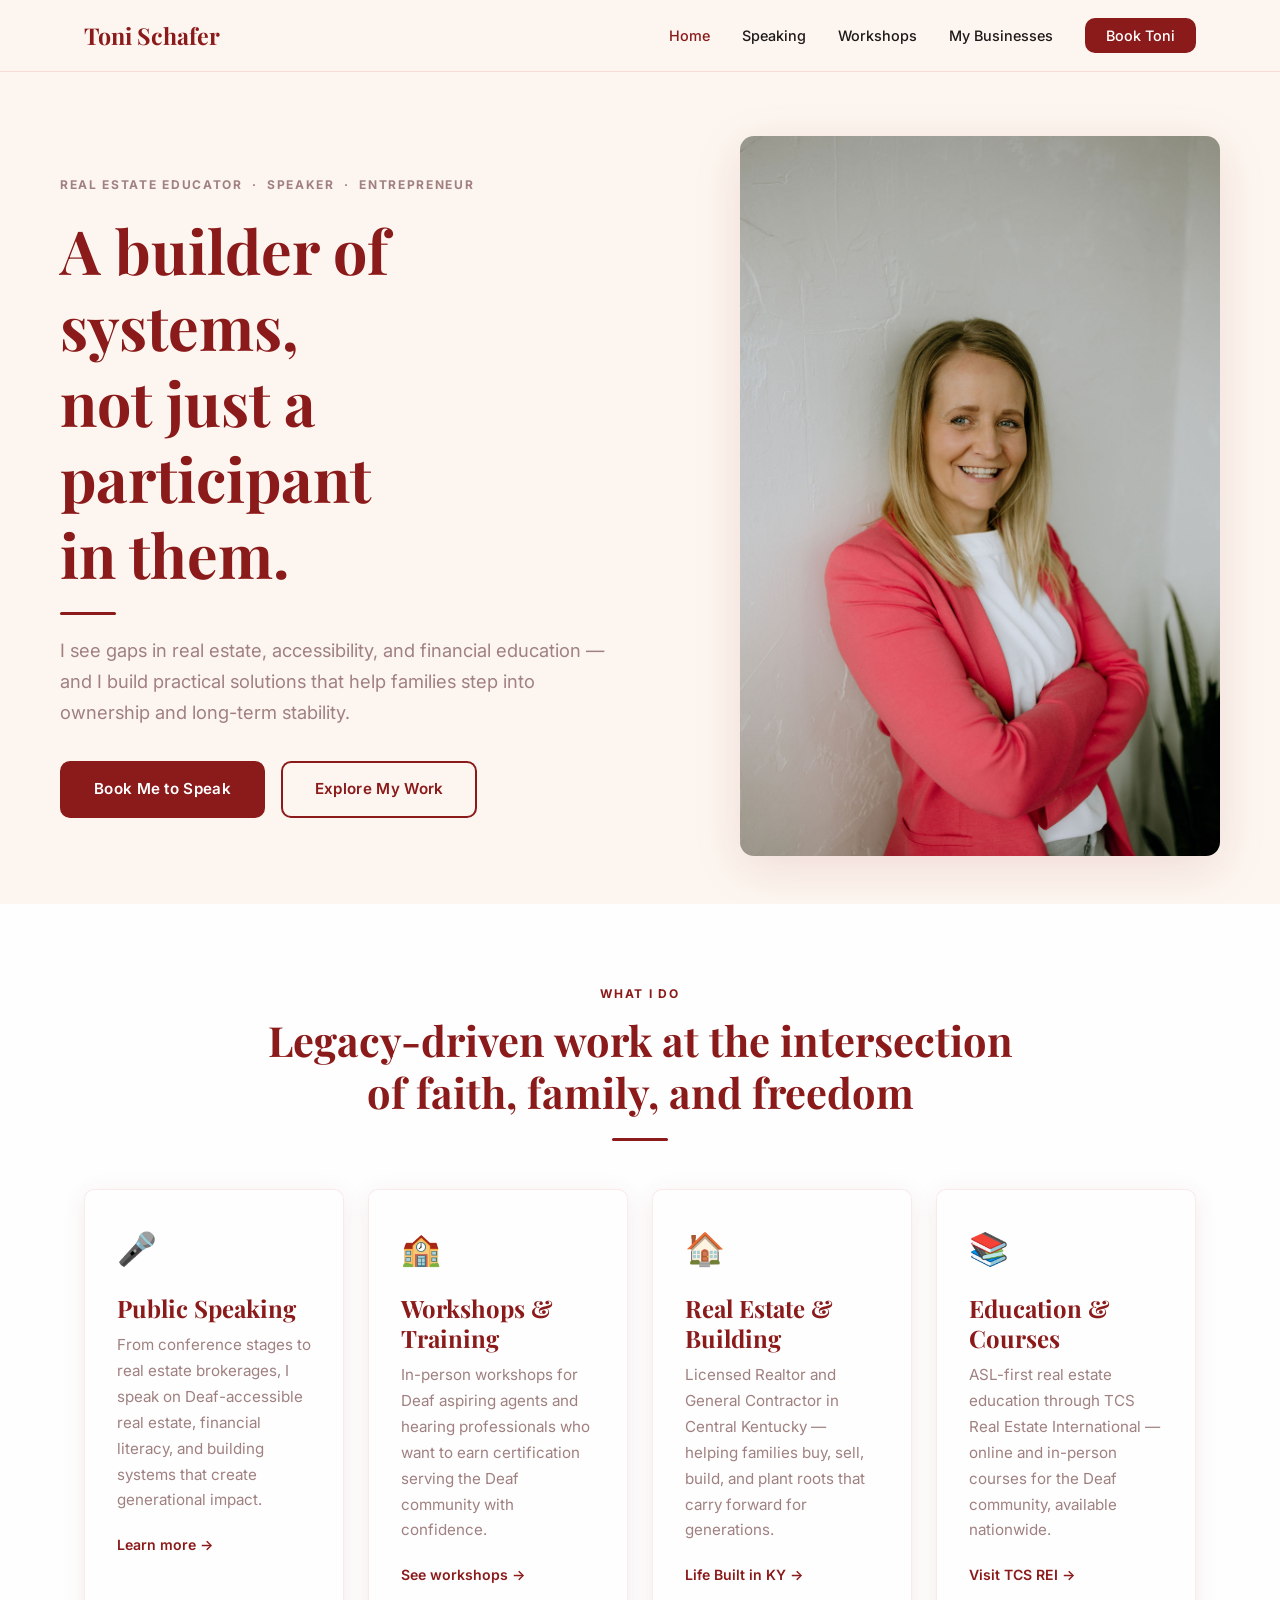
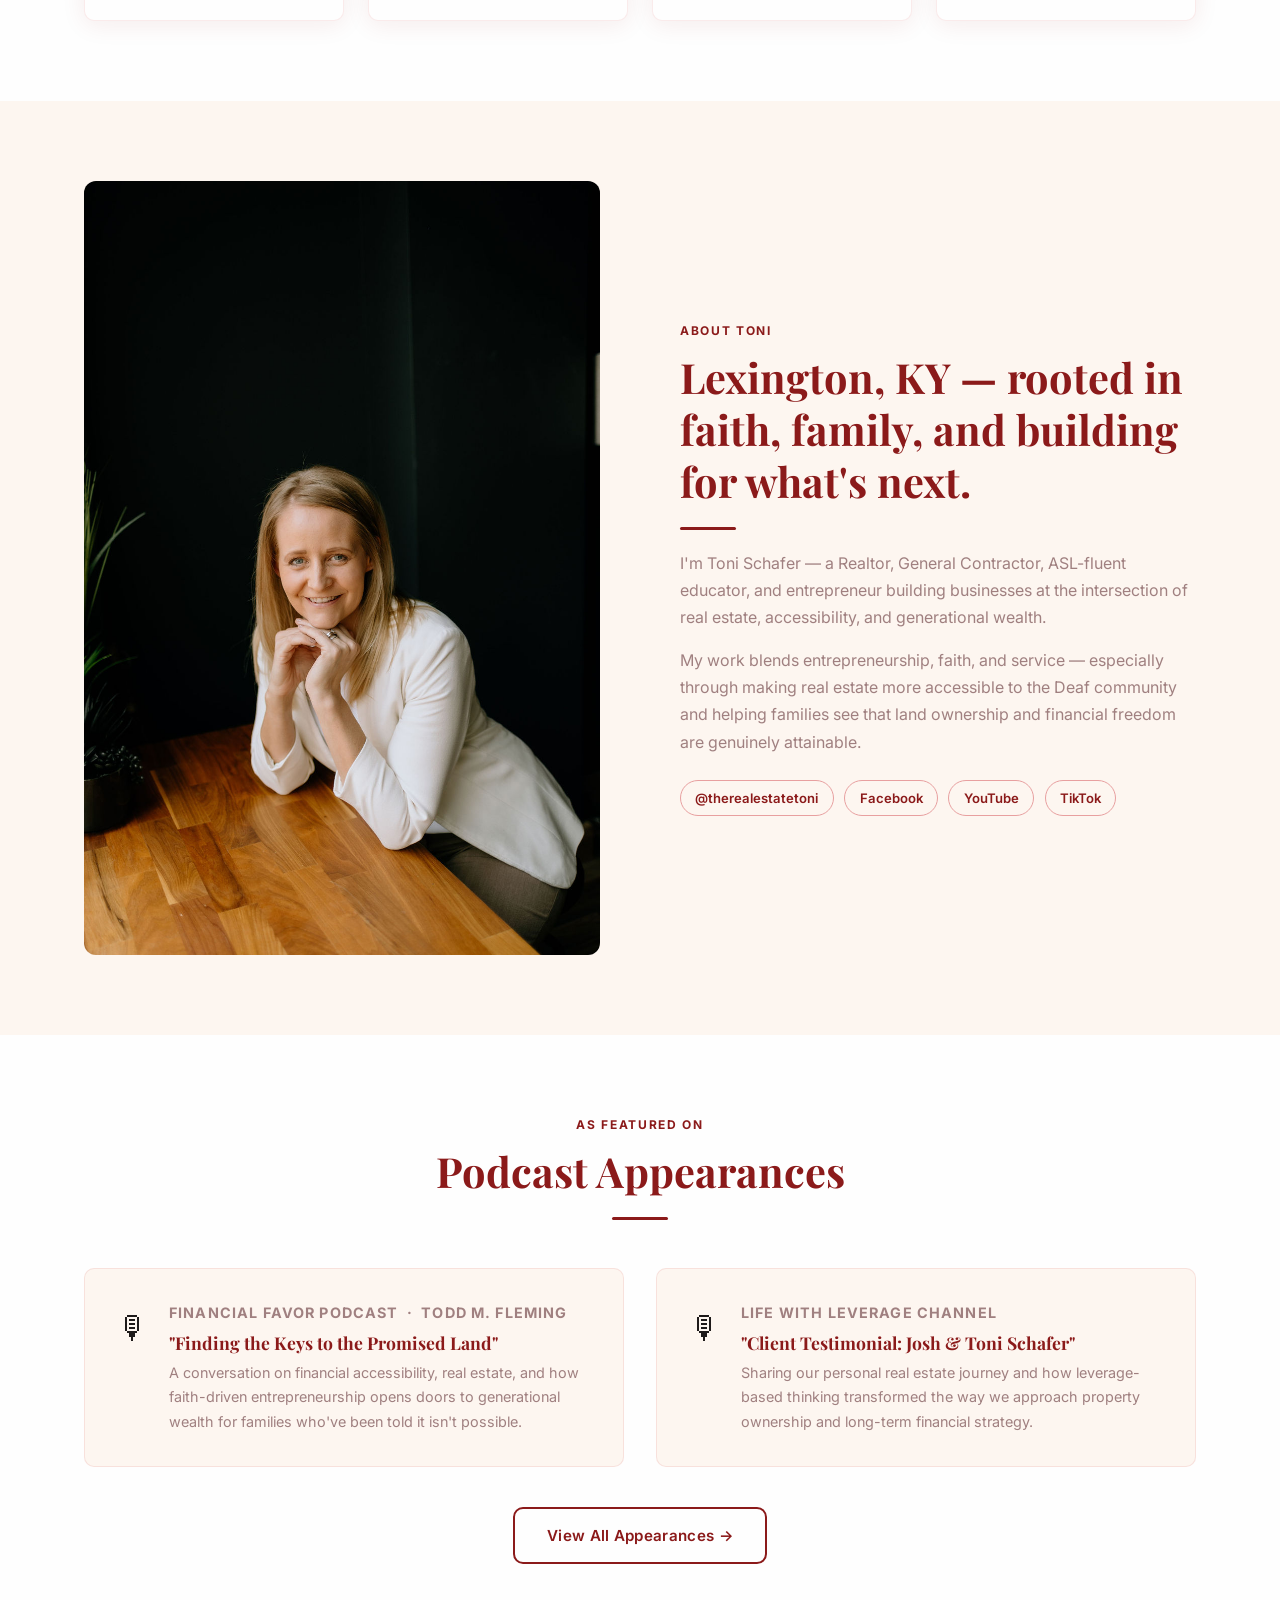
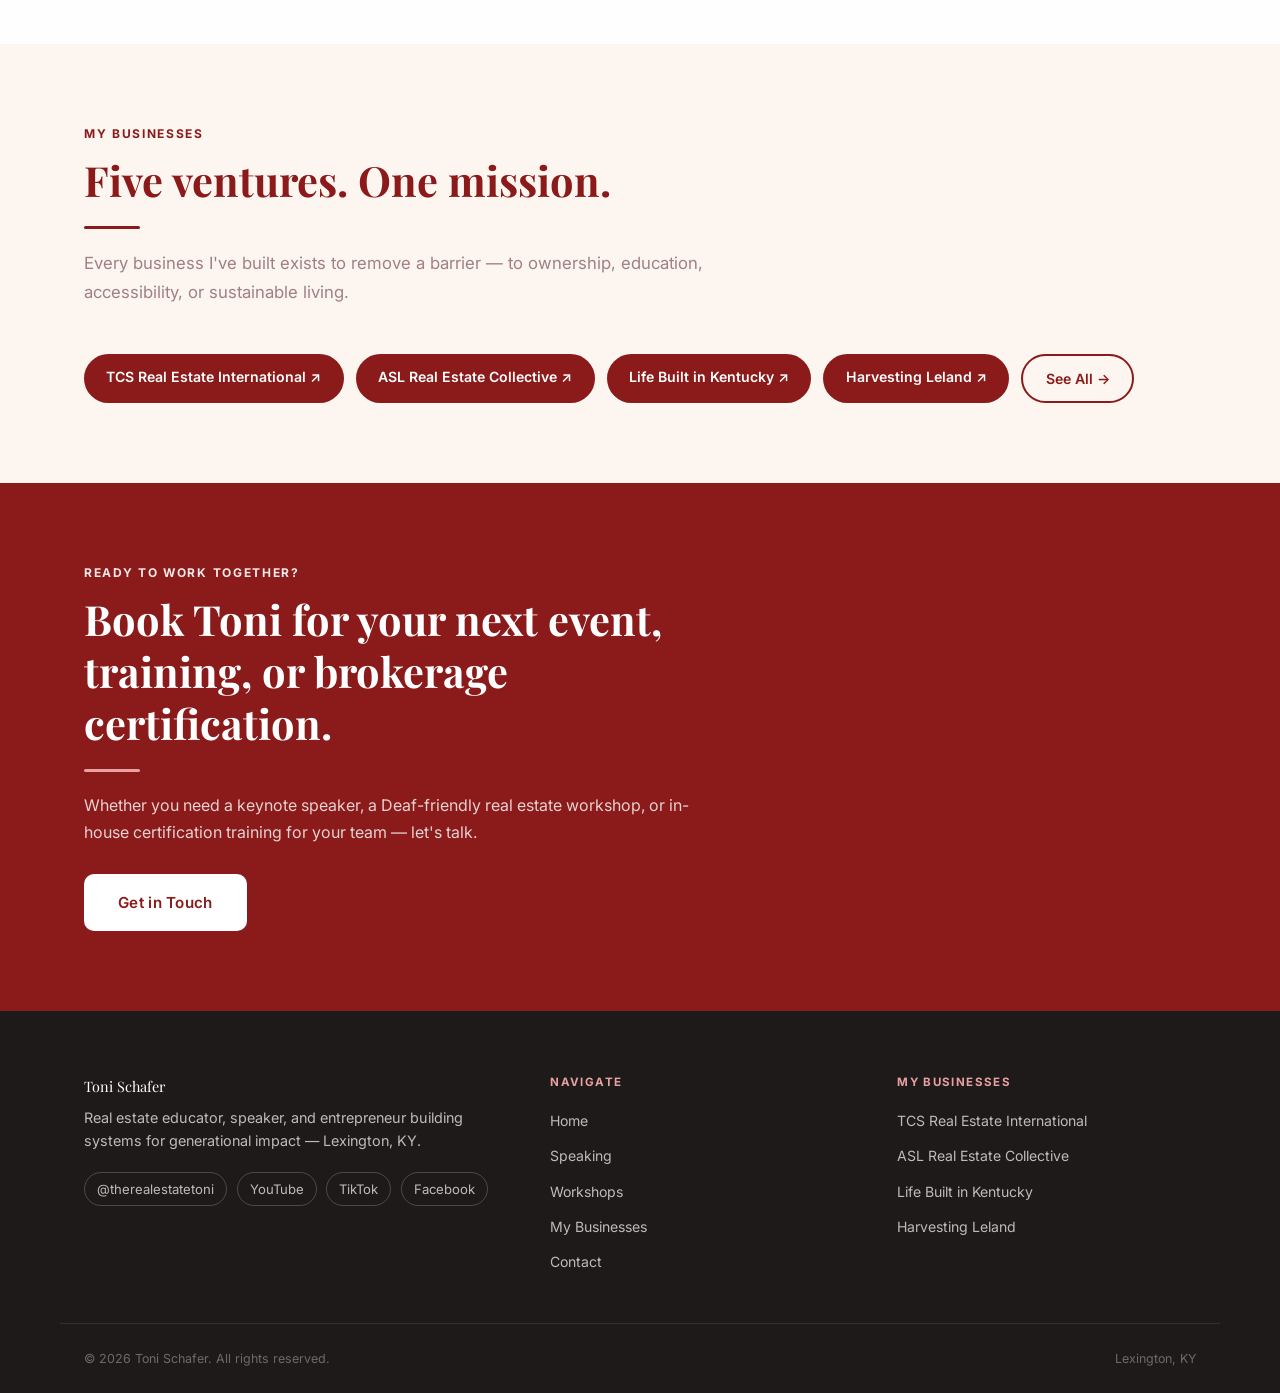
==== index.html @ f8d0c675 "Initial site launch — Toni Schafer personal brand Five-page static site: homepage, speaking, worksho" ====
<!DOCTYPE html>
<html lang="en">
<head>
  <meta charset="UTF-8" />
  <meta name="viewport" content="width=device-width, initial-scale=1.0" />
  <title>Toni Schafer — Real Estate Educator, Speaker & Entrepreneur</title>
  <meta name="description" content="Toni Schafer is a builder of systems — creating practical solutions in real estate, accessibility, and financial education that help families step into ownership and generational stability." />
  <link rel="canonical" href="https://tonishafer.com/" />
  <link rel="preconnect" href="https://fonts.googleapis.com" />
  <link rel="preconnect" href="https://fonts.gstatic.com" crossorigin />
  <link href="https://fonts.googleapis.com/css2?family=Playfair+Display:ital,wght@0,400;0,600;0,700;1,400&family=Inter:wght@400;500;600;700&display=swap" rel="stylesheet" />
  <link rel="stylesheet" href="css/global.css" />
</head>
<body>

  <a href="#main-content" class="skip-link">Skip to main content</a>

  <!-- NAV -->
  <nav class="nav" id="nav" aria-label="Main navigation">
    <div class="nav__inner">
      <a href="index.html" class="nav__logo">Toni Schafer</a>
      <ul class="nav__links" id="navLinks" role="list">
        <li><a href="index.html" class="active" aria-current="page">Home</a></li>
        <li><a href="speaking.html">Speaking</a></li>
        <li><a href="workshops.html">Workshops</a></li>
        <li><a href="businesses.html">My Businesses</a></li>
        <li><a href="contact.html" class="nav__cta">Book Toni</a></li>
      </ul>
      <button class="nav__toggle" id="navToggle" aria-label="Open navigation menu" aria-expanded="false" aria-controls="navLinks">&#9776;</button>
    </div>
  </nav>

  <main id="main-content">

    <!-- HERO -->
    <section class="hero" aria-labelledby="hero-heading">
      <div class="hero__inner">
        <div class="hero__content reveal">
          <p class="hero__eyebrow">Real Estate Educator &nbsp;·&nbsp; Speaker &nbsp;·&nbsp; Entrepreneur</p>
          <h1 id="hero-heading">A builder of systems,<br>not just a participant<br>in them.</h1>
          <div class="divider" role="presentation"></div>
          <p class="hero__lead">I see gaps in real estate, accessibility, and financial education — and I build practical solutions that help families step into ownership and long-term stability.</p>
          <div class="hero__buttons">
            <a href="speaking.html" class="btn btn-primary">Book Me to Speak</a>
            <a href="businesses.html" class="btn btn-outline">Explore My Work</a>
          </div>
        </div>
        <div class="hero__photo reveal reveal-delay-2">
          <img src="LO8A6473.jpg" alt="Toni Schafer smiling with arms crossed, wearing a coral blazer — real estate educator, speaker, and entrepreneur" />
        </div>
      </div>
    </section>

    <!-- WHAT I DO -->
    <section class="bg-warm" style="padding: var(--section-pad);" aria-labelledby="what-i-do-heading">
      <div class="container">
        <div class="section-header centered reveal">
          <span class="section-eyebrow">What I Do</span>
          <h2 id="what-i-do-heading">Legacy-driven work at the intersection<br>of faith, family, and freedom</h2>
          <div class="divider centered" role="presentation"></div>
        </div>
        <div class="what-i-do__grid">
          <div class="card reveal reveal-delay-1">
            <div class="card__icon" aria-hidden="true">🎤</div>
            <h3>Public Speaking</h3>
            <p>From conference stages to real estate brokerages, I speak on Deaf-accessible real estate, financial literacy, and building systems that create generational impact.</p>
            <a href="speaking.html" class="card__link" aria-label="Learn more about public speaking and appearances">Learn more <span aria-hidden="true">&rarr;</span></a>
          </div>
          <div class="card reveal reveal-delay-2">
            <div class="card__icon" aria-hidden="true">🏫</div>
            <h3>Workshops &amp; Training</h3>
            <p>In-person workshops for Deaf aspiring agents and hearing professionals who want to earn certification serving the Deaf community with confidence.</p>
            <a href="workshops.html" class="card__link" aria-label="See available workshops and training programs">See workshops <span aria-hidden="true">&rarr;</span></a>
          </div>
          <div class="card reveal reveal-delay-3">
            <div class="card__icon" aria-hidden="true">🏠</div>
            <h3>Real Estate &amp; Building</h3>
            <p>Licensed Realtor and General Contractor in Central Kentucky — helping families buy, sell, build, and plant roots that carry forward for generations.</p>
            <a href="https://lifebuiltinkentucky.com" target="_blank" rel="noopener" class="card__link" aria-label="Visit Life Built in Kentucky website — opens in new tab">Life Built in KY <span aria-hidden="true">&rarr;</span></a>
          </div>
          <div class="card reveal reveal-delay-4">
            <div class="card__icon" aria-hidden="true">📚</div>
            <h3>Education &amp; Courses</h3>
            <p>ASL-first real estate education through TCS Real Estate International — online and in-person courses for the Deaf community, available nationwide.</p>
            <a href="https://tcsrealestateinternational.com" target="_blank" rel="noopener" class="card__link" aria-label="Visit TCS Real Estate International website — opens in new tab">Visit TCS REI <span aria-hidden="true">&rarr;</span></a>
          </div>
        </div>
      </div>
    </section>

    <!-- ABOUT SNIPPET -->
    <section style="padding: var(--section-pad);" aria-labelledby="about-heading">
      <div class="container">
        <div class="about-snippet__inner">
          <div class="about-snippet__photo reveal">
            <img src="LO8A6193.jpg" alt="Toni Schafer leaning on a wooden table, smiling warmly" />
          </div>
          <div class="about-snippet__content reveal reveal-delay-1">
            <span class="section-eyebrow">About Toni</span>
            <h2 id="about-heading">Lexington, KY — rooted in faith, family, and building for what's next.</h2>
            <div class="divider" role="presentation"></div>
            <p>I'm Toni Schafer — a Realtor, General Contractor, ASL-fluent educator, and entrepreneur building businesses at the intersection of real estate, accessibility, and generational wealth.</p>
            <p>My work blends entrepreneurship, faith, and service — especially through making real estate more accessible to the Deaf community and helping families see that land ownership and financial freedom are genuinely attainable.</p>
            <nav class="about-snippet__socials" aria-label="Toni's social media profiles">
              <a href="https://www.instagram.com/therealestatetoni/" target="_blank" rel="noopener" aria-label="Instagram: @therealestatetoni — opens in new tab">@therealestatetoni</a>
              <a href="https://www.facebook.com/tonischaferrealtor" target="_blank" rel="noopener" aria-label="Facebook: Toni Schafer Realtor — opens in new tab">Facebook</a>
              <a href="https://www.youtube.com/@TherealestateToni" target="_blank" rel="noopener" aria-label="YouTube: The Real Estate Toni — opens in new tab">YouTube</a>
              <a href="https://www.tiktok.com/@therealestatetoni" target="_blank" rel="noopener" aria-label="TikTok: @therealestatetoni — opens in new tab">TikTok</a>
            </nav>
          </div>
        </div>
      </div>
    </section>

    <!-- PODCAST APPEARANCES -->
    <section class="bg-warm" style="padding: var(--section-pad);" aria-labelledby="podcasts-heading">
      <div class="container">
        <div class="section-header centered reveal">
          <span class="section-eyebrow">As Featured On</span>
          <h2 id="podcasts-heading">Podcast Appearances</h2>
          <div class="divider centered" role="presentation"></div>
        </div>
        <div class="podcasts__grid">
          <article class="podcast-card reveal reveal-delay-1">
            <div class="podcast-card__badge" aria-hidden="true">🎙</div>
            <div class="podcast-card__content">
              <p class="podcast-card__show">Financial Favor Podcast &nbsp;·&nbsp; Todd M. Fleming</p>
              <h3>"Finding the Keys to the Promised Land"</h3>
              <p>A conversation on financial accessibility, real estate, and how faith-driven entrepreneurship opens doors to generational wealth for families who've been told it isn't possible.</p>
            </div>
          </article>
          <article class="podcast-card reveal reveal-delay-2">
            <div class="podcast-card__badge" aria-hidden="true">🎙</div>
            <div class="podcast-card__content">
              <p class="podcast-card__show">Life With Leverage Channel</p>
              <h3>"Client Testimonial: Josh &amp; Toni Schafer"</h3>
              <p>Sharing our personal real estate journey and how leverage-based thinking transformed the way we approach property ownership and long-term financial strategy.</p>
            </div>
          </article>
        </div>
        <div style="text-align:center; margin-top:2.5rem;" class="reveal">
          <a href="speaking.html" class="btn btn-outline">View All Appearances <span aria-hidden="true">&rarr;</span></a>
        </div>
      </div>
    </section>

    <!-- BUSINESSES PREVIEW -->
    <section style="padding: var(--section-pad);" aria-labelledby="businesses-heading">
      <div class="container">
        <div class="section-header reveal">
          <span class="section-eyebrow">My Businesses</span>
          <h2 id="businesses-heading">Five ventures. One mission.</h2>
          <div class="divider" role="presentation"></div>
          <p>Every business I've built exists to remove a barrier — to ownership, education, accessibility, or sustainable living.</p>
        </div>
        <div class="biz-strip">
          <a href="https://tcsrealestateinternational.com" target="_blank" rel="noopener" class="biz-pill reveal reveal-delay-1" aria-label="TCS Real Estate International — opens in new tab">TCS Real Estate International <span aria-hidden="true">↗</span></a>
          <a href="https://aslrealestatecollective.com" target="_blank" rel="noopener" class="biz-pill reveal reveal-delay-2" aria-label="ASL Real Estate Collective — opens in new tab">ASL Real Estate Collective <span aria-hidden="true">↗</span></a>
          <a href="https://lifebuiltinkentucky.com" target="_blank" rel="noopener" class="biz-pill reveal reveal-delay-3" aria-label="Life Built in Kentucky — opens in new tab">Life Built in Kentucky <span aria-hidden="true">↗</span></a>
          <a href="https://harvestingleland.com" target="_blank" rel="noopener" class="biz-pill reveal reveal-delay-4" aria-label="Harvesting Leland — opens in new tab">Harvesting Leland <span aria-hidden="true">↗</span></a>
          <a href="businesses.html" class="biz-pill biz-pill--outline reveal">See All <span aria-hidden="true">&rarr;</span></a>
        </div>
      </div>
    </section>

    <!-- CTA -->
    <section class="bg-crimson" style="padding: var(--section-pad);" aria-labelledby="cta-heading">
      <div class="container">
        <div class="reveal" style="max-width:620px;">
          <span class="section-eyebrow">Ready to work together?</span>
          <h2 id="cta-heading">Book Toni for your next event, training, or brokerage certification.</h2>
          <div class="divider white" role="presentation"></div>
          <p>Whether you need a keynote speaker, a Deaf-friendly real estate workshop, or in-house certification training for your team — let's talk.</p>
          <a href="contact.html" class="btn btn-white" style="margin-top:1.75rem;">Get in Touch</a>
        </div>
      </div>
    </section>

  </main>

  <!-- FOOTER -->
  <footer class="footer" aria-label="Site footer">
    <div class="footer__inner">
      <div class="footer__brand">
        <p class="footer__name">Toni Schafer</p>
        <p>Real estate educator, speaker, and entrepreneur building systems for generational impact — Lexington, KY.</p>
        <nav class="footer__social" aria-label="Social media links">
          <a href="https://www.instagram.com/therealestatetoni/" target="_blank" rel="noopener" aria-label="Instagram: @therealestatetoni — opens in new tab">@therealestatetoni</a>
          <a href="https://www.youtube.com/@TherealestateToni" target="_blank" rel="noopener" aria-label="YouTube channel — opens in new tab">YouTube</a>
          <a href="https://www.tiktok.com/@therealestatetoni" target="_blank" rel="noopener" aria-label="TikTok: @therealestatetoni — opens in new tab">TikTok</a>
          <a href="https://www.facebook.com/tonischaferrealtor" target="_blank" rel="noopener" aria-label="Facebook: Toni Schafer Realtor — opens in new tab">Facebook</a>
        </nav>
      </div>
      <nav class="footer__col" aria-label="Site navigation">
        <h4>Navigate</h4>
        <ul>
          <li><a href="index.html">Home</a></li>
          <li><a href="speaking.html">Speaking</a></li>
          <li><a href="workshops.html">Workshops</a></li>
          <li><a href="businesses.html">My Businesses</a></li>
          <li><a href="contact.html">Contact</a></li>
        </ul>
      </nav>
      <nav class="footer__col" aria-label="Business websites">
        <h4>My Businesses</h4>
        <ul>
          <li><a href="https://tcsrealestateinternational.com" target="_blank" rel="noopener" aria-label="TCS Real Estate International — opens in new tab">TCS Real Estate International</a></li>
          <li><a href="https://aslrealestatecollective.com" target="_blank" rel="noopener" aria-label="ASL Real Estate Collective — opens in new tab">ASL Real Estate Collective</a></li>
          <li><a href="https://lifebuiltinkentucky.com" target="_blank" rel="noopener" aria-label="Life Built in Kentucky — opens in new tab">Life Built in Kentucky</a></li>
          <li><a href="https://harvestingleland.com" target="_blank" rel="noopener" aria-label="Harvesting Leland — opens in new tab">Harvesting Leland</a></li>
        </ul>
      </nav>
    </div>
    <div class="footer__bottom">
      <span>&copy; 2026 Toni Schafer. All rights reserved.</span>
      <span>Lexington, KY</span>
    </div>
  </footer>

  <script>
    const nav = document.getElementById('nav');
    window.addEventListener('scroll', () => {
      nav.classList.toggle('scrolled', window.scrollY > 20);
    });

    const toggle = document.getElementById('navToggle');
    const links = document.getElementById('navLinks');
    toggle.addEventListener('click', () => {
      const isOpen = links.classList.toggle('open');
      toggle.setAttribute('aria-expanded', String(isOpen));
      toggle.setAttribute('aria-label', isOpen ? 'Close navigation menu' : 'Open navigation menu');
    });

    const reveals = document.querySelectorAll('.reveal');
    const observer = new IntersectionObserver((entries) => {
      entries.forEach(e => {
        if (e.isIntersecting) { e.target.classList.add('visible'); observer.unobserve(e.target); }
      });
    }, { threshold: 0.1 });
    reveals.forEach(el => observer.observe(el));
  </script>

</body>
</html>
---- css/global.css ----
/* ================================================
   TONI SCHAFER — GLOBAL STYLES
   tonishafer.com
   ================================================ */

/* CUSTOM PROPERTIES */
:root {
  --crimson: #8B1A1A;
  --blush: #E8A0A0;
  --cream: #FDF6F0;
  --warm-white: #FEFEFE;
  --ink: #1E1A1A;
  --mist: #A08080;

  --font-display: 'Playfair Display', Georgia, serif;
  --font-body: 'Inter', system-ui, sans-serif;

  --max-width: 1160px;
  --section-pad: 5rem 1.5rem;
  --radius: 10px;
  --shadow: 0 4px 24px rgba(139, 26, 26, 0.08);
  --transition: 0.25s ease;
}

/* VISUALLY HIDDEN — readable by screen readers, invisible on screen */
.visually-hidden {
  position: absolute;
  width: 1px;
  height: 1px;
  padding: 0;
  margin: -1px;
  overflow: hidden;
  clip: rect(0,0,0,0);
  white-space: nowrap;
  border: 0;
}

/* SKIP LINK */
.skip-link {
  position: absolute;
  top: -100%;
  left: 1rem;
  background: var(--crimson);
  color: #fff;
  padding: 0.75rem 1.5rem;
  font-weight: 600;
  font-size: 0.9rem;
  border-radius: 0 0 var(--radius) var(--radius);
  z-index: 9999;
  transition: top 0.2s ease;
  text-decoration: none;
}
.skip-link:focus { top: 0; }

/* FOCUS STYLES — WCAG 2.4.7 */
:focus-visible {
  outline: 2px solid var(--crimson);
  outline-offset: 3px;
  border-radius: 2px;
}
.bg-crimson :focus-visible { outline-color: #fff; }

/* RESET */
*, *::before, *::after { box-sizing: border-box; margin: 0; padding: 0; }
html { scroll-behavior: smooth; }
body {
  font-family: var(--font-body);
  background: var(--cream);
  color: var(--ink);
  line-height: 1.7;
  font-size: 1rem;
}
img { display: block; max-width: 100%; height: auto; }
a { color: inherit; text-decoration: none; }
ul { list-style: none; }

/* TYPOGRAPHY */
h1, h2, h3, h4 {
  font-family: var(--font-display);
  color: var(--crimson);
  line-height: 1.25;
}
h1 { font-size: clamp(2.4rem, 5vw, 3.8rem); }
h2 { font-size: clamp(1.75rem, 3.5vw, 2.6rem); }
h3 { font-size: clamp(1.15rem, 2.5vw, 1.5rem); }
p { max-width: 65ch; }

/* LAYOUT */
.container {
  max-width: var(--max-width);
  margin: 0 auto;
  padding: 0 1.5rem;
}
section { padding: var(--section-pad); }
.bg-warm { background: var(--warm-white); }
.bg-crimson { background: var(--crimson); }

/* BUTTONS */
.btn {
  display: inline-block;
  padding: 0.85rem 2rem;
  border-radius: var(--radius);
  font-family: var(--font-body);
  font-weight: 600;
  font-size: 0.95rem;
  cursor: pointer;
  transition: var(--transition);
  border: 2px solid transparent;
  letter-spacing: 0.02em;
}
.btn-primary {
  background: var(--crimson);
  color: #fff;
}
.btn-primary:hover { background: #a82020; }
.btn-outline {
  background: transparent;
  color: var(--crimson);
  border-color: var(--crimson);
}
.btn-outline:hover { background: var(--crimson); color: #fff; }
.btn-white {
  background: #fff;
  color: var(--crimson);
}
.btn-white:hover { background: var(--cream); }

/* NAV */
.nav {
  position: sticky;
  top: 0;
  z-index: 200;
  background: var(--cream);
  border-bottom: 1px solid rgba(232, 160, 160, 0.3);
  transition: box-shadow var(--transition);
}
.nav.scrolled { box-shadow: 0 2px 20px rgba(139, 26, 26, 0.1); }
.nav__inner {
  max-width: var(--max-width);
  margin: 0 auto;
  padding: 1rem 1.5rem;
  display: flex;
  align-items: center;
  justify-content: space-between;
  gap: 2rem;
}
.nav__logo {
  font-family: var(--font-display);
  font-size: 1.45rem;
  font-weight: 700;
  color: var(--crimson);
  white-space: nowrap;
}
.nav__links {
  display: flex;
  align-items: center;
  gap: 2rem;
}
.nav__links a {
  font-size: 0.9rem;
  font-weight: 500;
  color: var(--ink);
  transition: color var(--transition);
}
.nav__links a:hover,
.nav__links a.active { color: var(--crimson); }
.nav__cta {
  background: var(--crimson);
  color: #fff !important;
  padding: 0.55rem 1.3rem;
  border-radius: var(--radius);
}
.nav__cta:hover { background: #a82020 !important; }
.nav__toggle {
  display: none;
  background: none;
  border: none;
  cursor: pointer;
  color: var(--crimson);
  font-size: 1.5rem;
  line-height: 1;
}

/* DIVIDER */
.divider {
  width: 56px;
  height: 3px;
  background: var(--crimson);
  border-radius: 2px;
  margin: 1.25rem 0;
}
.divider.centered { margin: 1.25rem auto; }
.divider.white { background: var(--blush); }

/* SECTION HEADER */
.section-eyebrow {
  display: block;
  font-size: 0.75rem;
  font-weight: 700;
  letter-spacing: 0.14em;
  text-transform: uppercase;
  color: var(--crimson);
  margin-bottom: 0.6rem;
}
.section-header { margin-bottom: 3rem; }
.section-header h2 { margin-bottom: 0.5rem; }
.section-header p { font-size: 1.05rem; color: var(--mist); }
.section-header.centered { text-align: center; }
.section-header.centered p { margin: 0 auto; }
.bg-crimson .section-eyebrow { color: rgba(255,255,255,0.9); } /* blush fails 4.5:1 contrast on crimson — use near-white instead */
.bg-crimson h2 { color: #fff; }
.bg-crimson p { color: rgba(255,255,255,0.8); }
.bg-crimson .divider { background: var(--blush); }

/* CARDS */
.card {
  background: var(--warm-white);
  border-radius: var(--radius);
  padding: 2rem;
  box-shadow: var(--shadow);
  border: 1px solid rgba(232, 160, 160, 0.2);
  transition: transform var(--transition), box-shadow var(--transition);
}
.card:hover {
  transform: translateY(-4px);
  box-shadow: 0 8px 32px rgba(139, 26, 26, 0.13);
}
.card__icon { font-size: 2rem; margin-bottom: 1rem; }
.card h3 { margin-bottom: 0.6rem; }
.card p { font-size: 0.95rem; color: var(--mist); }
.card__link {
  display: inline-block;
  margin-top: 1.25rem;
  font-size: 0.88rem;
  font-weight: 600;
  color: var(--crimson);
  transition: color var(--transition);
}
.card__link:hover { color: var(--blush); }

/* PAGE HERO (inner pages) */
.page-hero {
  background: var(--warm-white);
  border-bottom: 1px solid rgba(232, 160, 160, 0.2);
}
.page-hero__inner {
  max-width: var(--max-width);
  margin: 0 auto;
  padding: 5rem 1.5rem 4rem;
  display: grid;
  grid-template-columns: 1fr 420px;
  gap: 4rem;
  align-items: center;
}
.page-hero__text .section-eyebrow { margin-bottom: 0.75rem; }
.page-hero__text h1 { margin-bottom: 1rem; }
.page-hero__text p {
  font-size: 1.1rem;
  color: var(--mist);
  max-width: 52ch;
}
.page-hero__photo img {
  width: 100%;
  border-radius: 12px;
  object-fit: cover;
}

/* FORM PLACEHOLDER */
.form-placeholder {
  background: var(--warm-white);
  border: 2px dashed var(--blush);
  border-radius: var(--radius);
  padding: 3rem 2rem;
  text-align: center;
  color: var(--mist);
  font-size: 0.95rem;
}

/* SCROLL REVEAL */
.reveal {
  opacity: 0;
  transform: translateY(28px);
  transition: opacity 0.65s ease, transform 0.65s ease;
}
.reveal.visible { opacity: 1; transform: none; }
.reveal-delay-1 { transition-delay: 0.1s; }
.reveal-delay-2 { transition-delay: 0.2s; }
.reveal-delay-3 { transition-delay: 0.3s; }
.reveal-delay-4 { transition-delay: 0.4s; }

/* ================================================
   HOMEPAGE
   ================================================ */

/* HERO */
.hero {
  background: var(--cream);
  padding: 4rem 1.5rem 3rem;
  overflow: hidden;
}
.hero__inner {
  max-width: var(--max-width);
  margin: 0 auto;
  display: grid;
  grid-template-columns: 1fr 1fr;
  gap: 4rem;
  align-items: center;
  min-height: 78vh;
}
.hero__eyebrow {
  font-size: 0.75rem;
  font-weight: 700;
  letter-spacing: 0.14em;
  text-transform: uppercase;
  color: var(--mist);
  margin-bottom: 1rem;
}
.hero h1 { margin-bottom: 0.25rem; }
.hero__lead {
  font-size: 1.15rem;
  color: var(--mist);
  margin: 1rem 0 2rem;
  max-width: 50ch;
}
.hero__buttons { display: flex; gap: 1rem; flex-wrap: wrap; }
.hero__photo img {
  width: 100%;
  max-width: 480px;
  border-radius: 14px;
  margin-left: auto;
  box-shadow: 0 12px 50px rgba(139, 26, 26, 0.12);
}

/* WHAT I DO */
.what-i-do__grid {
  display: grid;
  grid-template-columns: repeat(auto-fit, minmax(240px, 1fr));
  gap: 1.5rem;
}

/* ABOUT SNIPPET */
.about-snippet__inner {
  display: grid;
  grid-template-columns: 1fr 1fr;
  gap: 5rem;
  align-items: center;
}
.about-snippet__photo img { border-radius: 12px; width: 100%; }
.about-snippet__content p { color: var(--mist); }
.about-snippet__content p + p { margin-top: 1rem; }
.about-snippet__socials {
  display: flex;
  flex-wrap: wrap;
  gap: 0.65rem;
  margin-top: 1.5rem;
}
.about-snippet__socials a {
  font-size: 0.82rem;
  font-weight: 600;
  color: var(--crimson);
  border: 1px solid var(--blush);
  padding: 0.38rem 0.9rem;
  border-radius: 20px;
  transition: var(--transition);
}
.about-snippet__socials a:hover {
  background: var(--crimson);
  color: #fff;
  border-color: var(--crimson);
}

/* PODCAST CARDS */
.podcasts__grid {
  display: grid;
  grid-template-columns: 1fr 1fr;
  gap: 2rem;
}
.podcast-card {
  display: flex;
  gap: 1.25rem;
  background: var(--cream);
  border-radius: var(--radius);
  padding: 2rem;
  border: 1px solid rgba(232, 160, 160, 0.25);
  transition: box-shadow var(--transition);
}
.podcast-card:hover { box-shadow: var(--shadow); }
.podcast-card__badge { font-size: 2rem; flex-shrink: 0; }
.podcast-card__show {
  font-size: 0.75rem;
  font-weight: 700;
  letter-spacing: 0.08em;
  text-transform: uppercase;
  color: var(--mist);
  margin-bottom: 0.4rem;
}
.podcast-card h3 { font-size: 1.1rem; margin-bottom: 0.4rem; }
.podcast-card p { font-size: 0.9rem; color: var(--mist); }

/* BUSINESSES PREVIEW */
.biz-strip {
  display: flex;
  flex-wrap: wrap;
  gap: 0.75rem;
  margin-top: 2.5rem;
}
.biz-pill {
  display: inline-block;
  padding: 0.65rem 1.4rem;
  background: var(--crimson);
  color: #fff;
  border-radius: 30px;
  font-size: 0.88rem;
  font-weight: 600;
  transition: var(--transition);
}
.biz-pill:hover { background: #a82020; transform: translateY(-2px); }
.biz-pill--outline {
  background: transparent;
  color: var(--crimson);
  border: 2px solid var(--crimson);
}
.biz-pill--outline:hover { background: var(--crimson); color: #fff; }

/* ================================================
   SPEAKING PAGE
   ================================================ */

.topics-grid {
  display: grid;
  grid-template-columns: repeat(auto-fit, minmax(260px, 1fr));
  gap: 1.5rem;
}
.topic-card {
  background: var(--cream);
  border-radius: var(--radius);
  padding: 2rem;
  border-left: 4px solid var(--crimson);
}
.topic-card h3 { margin-bottom: 0.5rem; }
.topic-card p { font-size: 0.95rem; color: var(--mist); }

.brokerage-block {
  display: grid;
  grid-template-columns: 1fr 1fr;
  gap: 4rem;
  align-items: center;
}
.brokerage-block__photo img { border-radius: 12px; width: 100%; }
.brokerage-block__content p { color: var(--mist); }
.brokerage-block__content p + p { margin-top: 1rem; }
.brokerage-block__content .btn { margin-top: 1.5rem; }

/* ================================================
   WORKSHOPS PAGE
   ================================================ */

.workshops-tracks {
  display: grid;
  grid-template-columns: 1fr 1fr;
  gap: 2rem;
  margin-bottom: 4rem;
}
.track-card {
  background: var(--warm-white);
  border-radius: var(--radius);
  padding: 2.5rem;
  box-shadow: var(--shadow);
  border-top: 5px solid var(--crimson);
}
.track-card__badge {
  display: inline-block;
  background: rgba(139, 26, 26, 0.1);
  color: var(--crimson);
  font-size: 0.75rem;
  font-weight: 700;
  letter-spacing: 0.1em;
  text-transform: uppercase;
  padding: 0.3rem 0.8rem;
  border-radius: 20px;
  margin-bottom: 1.25rem;
}
.track-card h3 { margin-bottom: 0.75rem; }
.track-card p { color: var(--mist); font-size: 0.95rem; }
.track-card ul {
  list-style: none;
  margin-top: 1.25rem;
  display: flex;
  flex-direction: column;
  gap: 0.5rem;
}
.track-card ul li {
  font-size: 0.9rem;
  color: var(--mist);
  padding-left: 1.2rem;
  position: relative;
}
.track-card ul li::before {
  content: '✓';
  position: absolute;
  left: 0;
  color: var(--crimson);
  font-weight: 700;
}
.track-card .btn { margin-top: 2rem; }

/* ================================================
   BUSINESSES PAGE
   ================================================ */

.businesses-grid {
  display: grid;
  grid-template-columns: repeat(auto-fit, minmax(300px, 1fr));
  gap: 2rem;
}
.biz-card {
  background: var(--warm-white);
  border-radius: var(--radius);
  padding: 2.25rem;
  box-shadow: var(--shadow);
  border: 1px solid rgba(232, 160, 160, 0.2);
  display: flex;
  flex-direction: column;
  transition: transform var(--transition), box-shadow var(--transition);
}
.biz-card:hover {
  transform: translateY(-4px);
  box-shadow: 0 8px 32px rgba(139, 26, 26, 0.13);
}
.biz-card__tag {
  display: inline-block;
  background: rgba(139, 26, 26, 0.09);
  color: var(--crimson);
  font-size: 0.72rem;
  font-weight: 700;
  letter-spacing: 0.1em;
  text-transform: uppercase;
  padding: 0.25rem 0.7rem;
  border-radius: 20px;
  margin-bottom: 1rem;
}
.biz-card h3 { margin-bottom: 0.65rem; }
.biz-card p { font-size: 0.95rem; color: var(--mist); flex: 1; }
.biz-card__link {
  display: inline-flex;
  align-items: center;
  gap: 0.4rem;
  margin-top: 1.5rem;
  font-size: 0.88rem;
  font-weight: 600;
  color: var(--crimson);
  transition: gap var(--transition), color var(--transition);
}
.biz-card__link:hover { gap: 0.7rem; color: #a82020; }

/* ================================================
   CONTACT PAGE
   ================================================ */

.contact-layout {
  display: grid;
  grid-template-columns: 1fr 1.4fr;
  gap: 5rem;
  align-items: start;
}
.contact-info h3 { margin-bottom: 1.25rem; }
.contact-info p { color: var(--mist); font-size: 0.95rem; }
.contact-social-group { margin-top: 2rem; }
.contact-social-group h4 {
  font-family: var(--font-body);
  font-size: 0.75rem;
  font-weight: 700;
  letter-spacing: 0.12em;
  text-transform: uppercase;
  color: var(--mist);
  margin-bottom: 0.75rem;
}
.social-links {
  display: flex;
  flex-direction: column;
  gap: 0.5rem;
  margin-bottom: 1.5rem;
}
.social-links a {
  font-size: 0.9rem;
  font-weight: 500;
  color: var(--crimson);
  transition: color var(--transition);
}
.social-links a:hover { color: var(--blush); }

/* ================================================
   FOOTER
   ================================================ */

.footer {
  background: var(--ink);
  color: rgba(255,255,255,0.7);
  padding: 4rem 0 0;
}
.footer__inner {
  max-width: var(--max-width);
  margin: 0 auto;
  padding: 0 1.5rem 3rem;
  display: grid;
  grid-template-columns: 1.4fr 1fr 1fr;
  gap: 3rem;
}
.footer__name {
  font-family: var(--font-display);
  font-size: 1.6rem;
  color: #fff;
  margin-bottom: 0.5rem;
}
.footer__brand p { font-size: 0.9rem; line-height: 1.6; }
.footer__social {
  display: flex;
  flex-wrap: wrap;
  gap: 0.6rem;
  margin-top: 1.25rem;
}
.footer__social a {
  font-size: 0.82rem;
  padding: 0.3rem 0.75rem;
  border: 1px solid rgba(255,255,255,0.2);
  border-radius: 20px;
  transition: var(--transition);
}
.footer__social a:hover { border-color: var(--blush); color: var(--blush); }
.footer__col h4 {
  font-family: var(--font-body);
  font-size: 0.72rem;
  font-weight: 700;
  letter-spacing: 0.12em;
  text-transform: uppercase;
  color: var(--blush);
  margin-bottom: 1.1rem;
}
.footer__col ul { display: flex; flex-direction: column; gap: 0.5rem; }
.footer__col ul li a { font-size: 0.88rem; transition: color var(--transition); }
.footer__col ul li a:hover { color: #fff; }
.footer__bottom {
  max-width: var(--max-width);
  margin: 0 auto;
  padding: 1.5rem;
  border-top: 1px solid rgba(255,255,255,0.1);
  display: flex;
  justify-content: space-between;
  align-items: center;
  font-size: 0.78rem;
  color: rgba(255,255,255,0.35);
  flex-wrap: wrap;
  gap: 0.5rem;
}

/* ================================================
   RESPONSIVE
   ================================================ */

@media (max-width: 900px) {
  .brokerage-block,
  .about-snippet__inner { grid-template-columns: 1fr; gap: 2.5rem; }
  .podcasts__grid,
  .workshops-tracks { grid-template-columns: 1fr; }
  .contact-layout { grid-template-columns: 1fr; gap: 3rem; }
  .page-hero__inner { grid-template-columns: 1fr; }
  .page-hero__photo { display: none; }
}

@media (max-width: 768px) {
  :root { --section-pad: 3.5rem 1.25rem; }

  .nav__links {
    display: none;
    flex-direction: column;
    gap: 0;
    position: absolute;
    top: 100%;
    left: 0;
    right: 0;
    background: var(--cream);
    padding: 0.5rem 1.5rem 1rem;
    border-bottom: 1px solid rgba(232,160,160,0.3);
    box-shadow: 0 8px 20px rgba(0,0,0,0.07);
  }
  .nav__links.open { display: flex; }
  .nav__links li { padding: 0.55rem 0; }
  .nav__links .nav__cta {
    display: inline-block;
    margin-top: 0.5rem;
    padding: 0.55rem 1.3rem;
  }
  .nav__toggle { display: block; }
  .nav { position: relative; }

  .hero__inner {
    grid-template-columns: 1fr;
    gap: 2.5rem;
    min-height: auto;
    padding-top: 2rem;
  }
  .hero__photo { order: -1; }
  .hero__photo img { max-width: 320px; margin: 0 auto; }

  .footer__inner { grid-template-columns: 1fr; gap: 2rem; }
  .footer__bottom { flex-direction: column; text-align: center; }
}
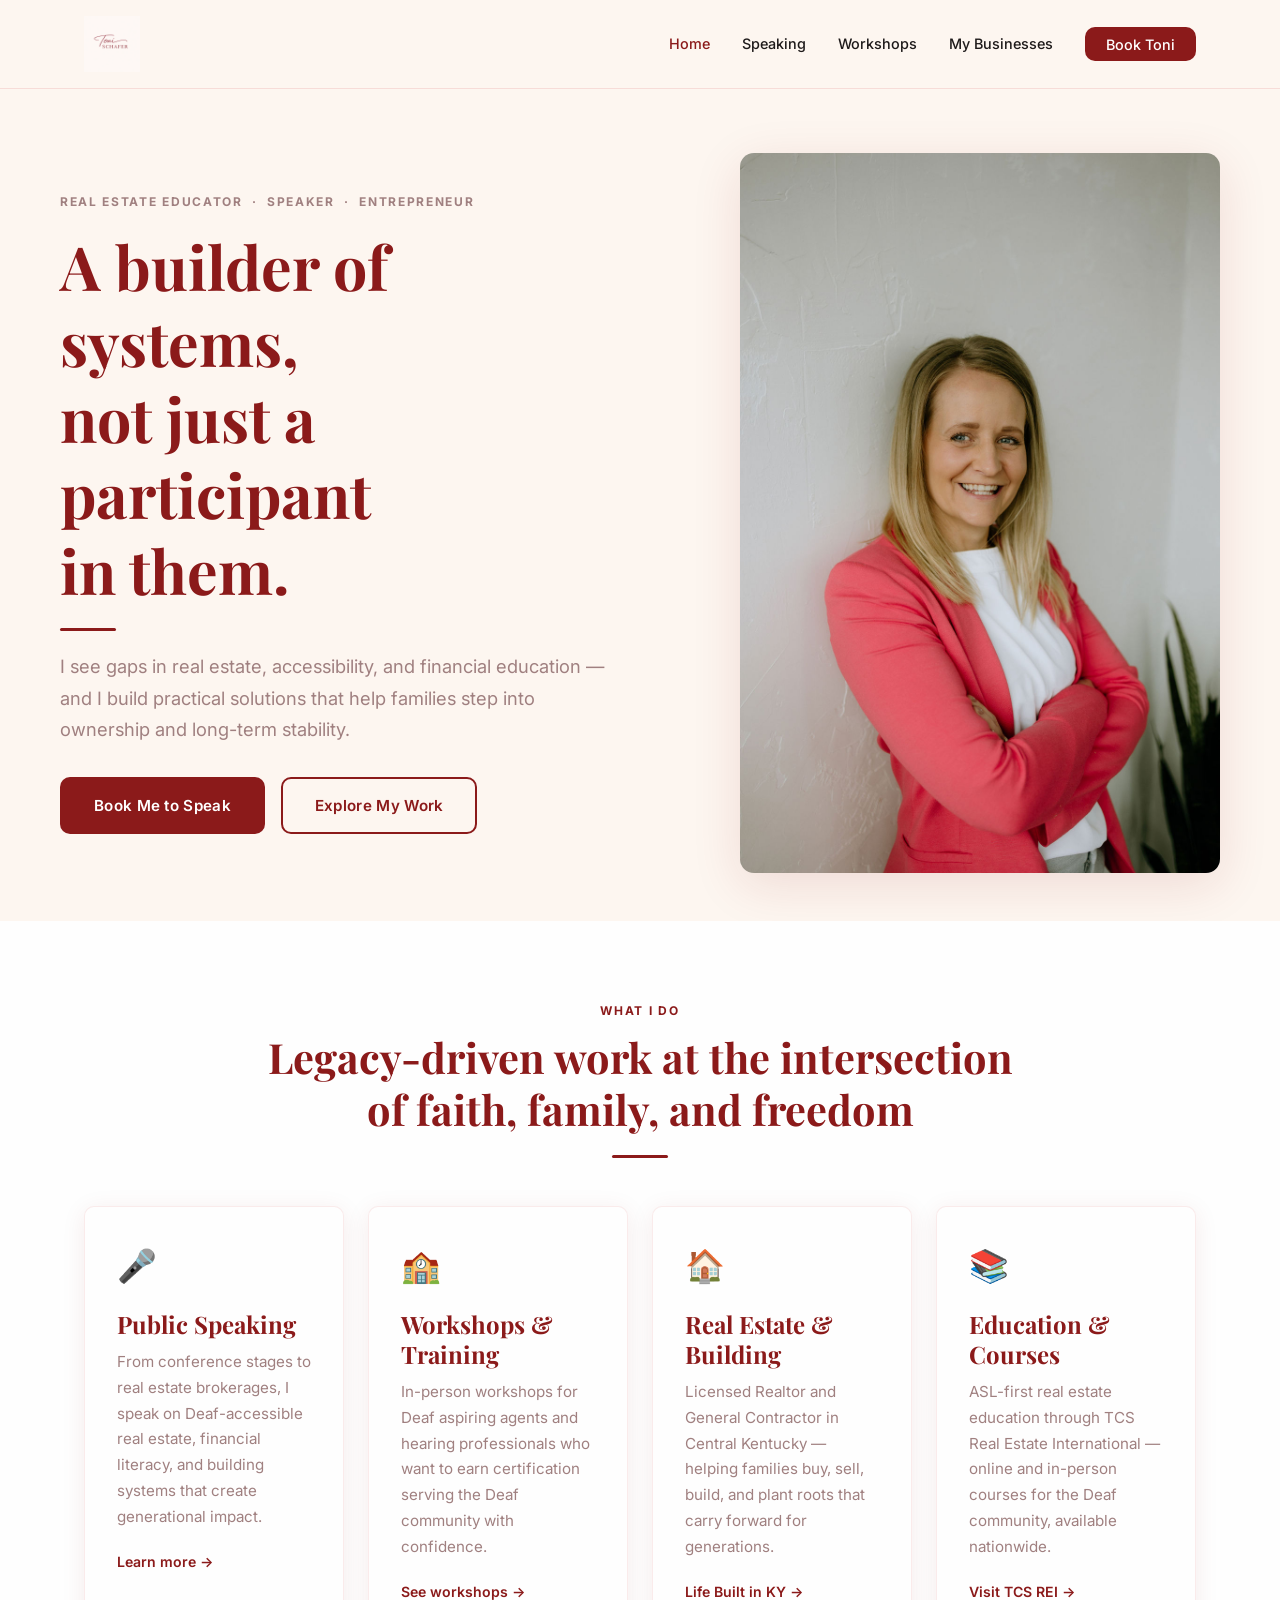
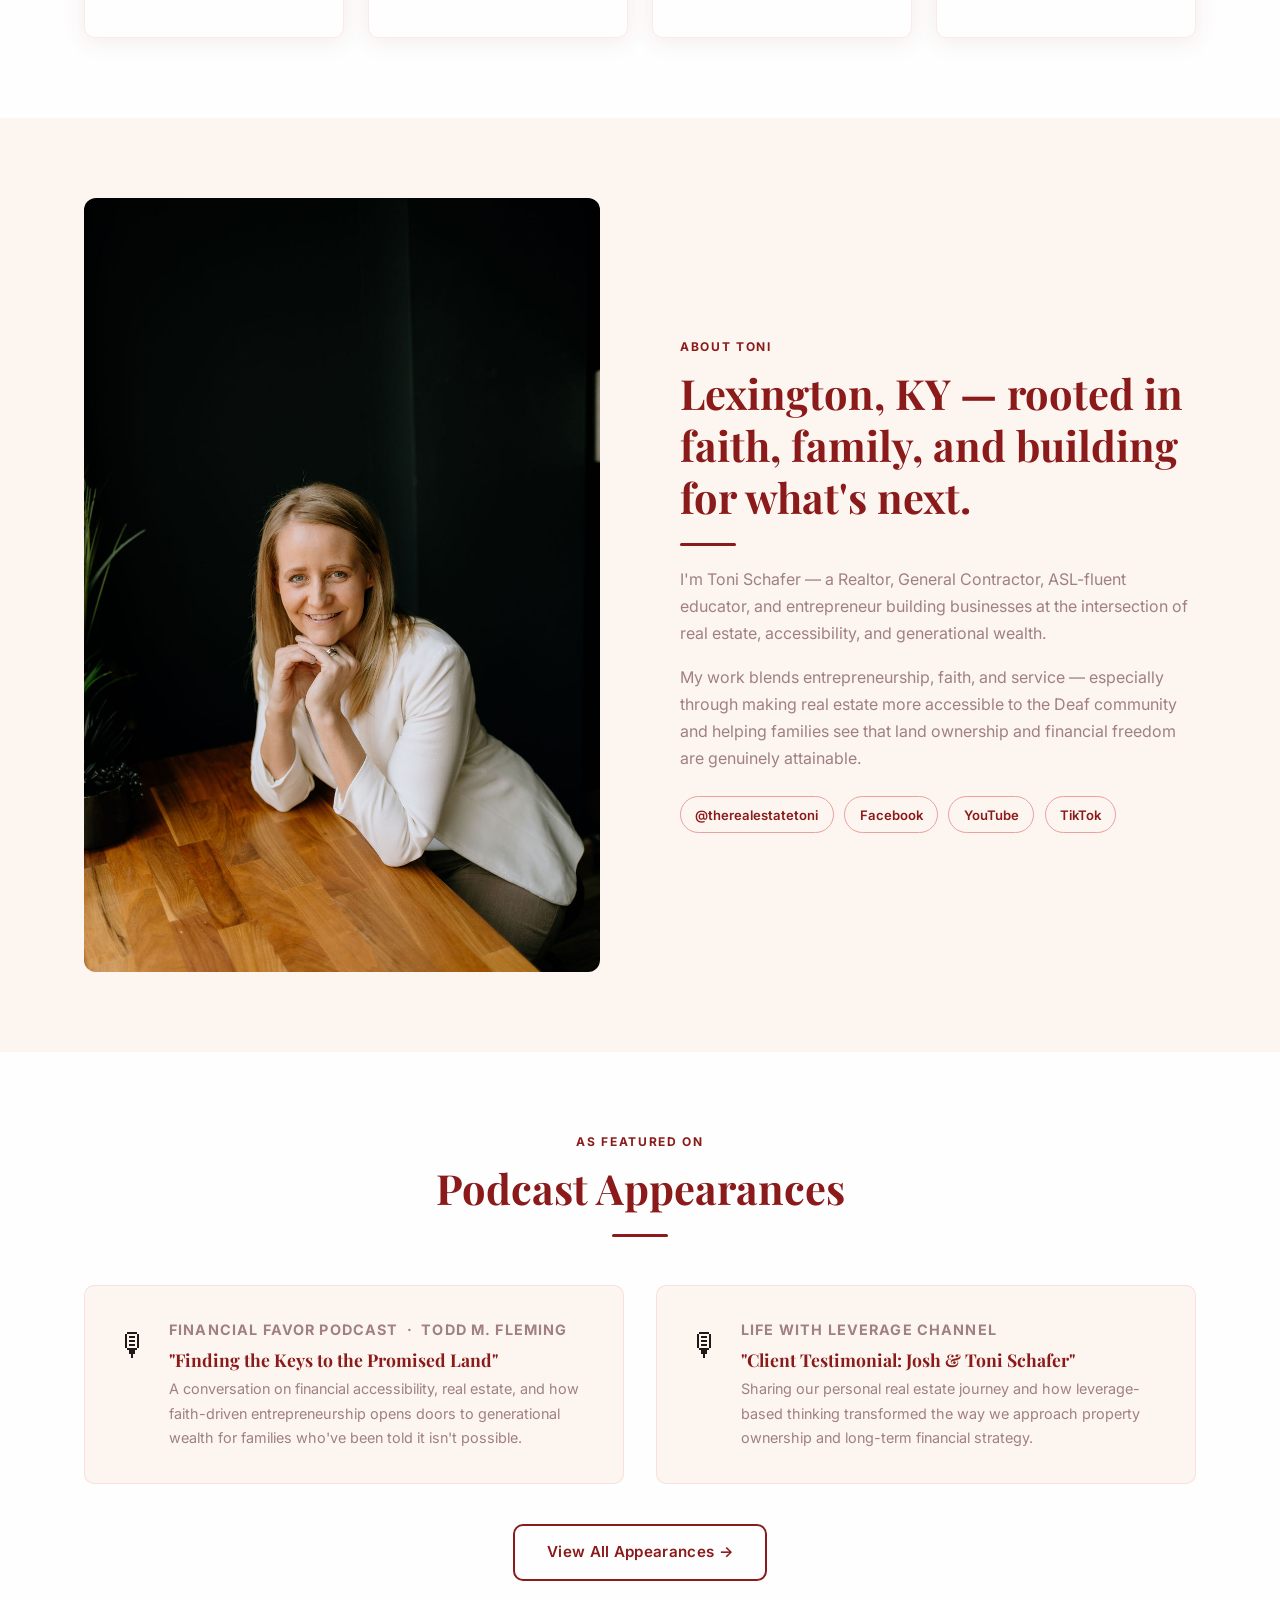
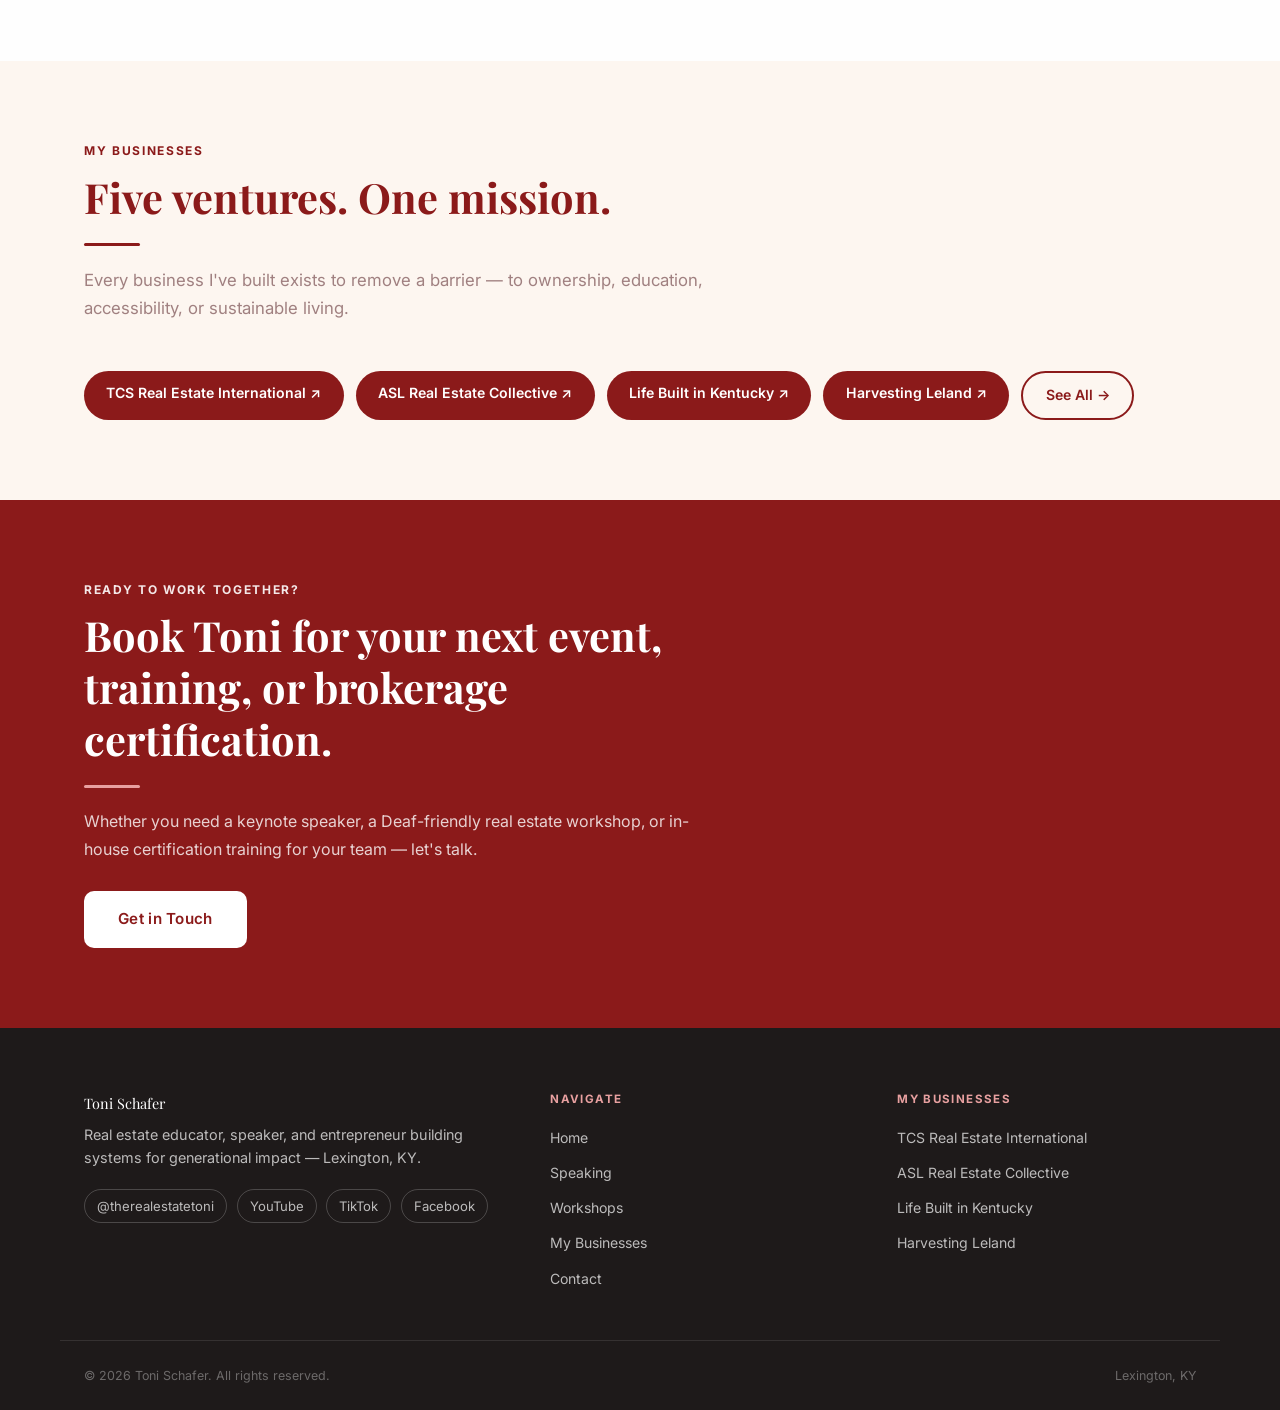
==== commit 0d42fd50: "Replace text nav logo with Toni Schafer signature image Swapped the plain text "Toni Schafer" in the" ====
--- a/index.html
+++ b/index.html
@@ -18,7 +18,7 @@
   <!-- NAV -->
   <nav class="nav" id="nav" aria-label="Main navigation">
     <div class="nav__inner">
-      <a href="index.html" class="nav__logo">Toni Schafer</a>
+      <a href="index.html" class="nav__logo"><img src="images/logo-signature.png" alt="Toni Schafer" class="nav__logo-img" /></a>
       <ul class="nav__links" id="navLinks" role="list">
         <li><a href="index.html" class="active" aria-current="page">Home</a></li>
         <li><a href="speaking.html">Speaking</a></li>
--- a/css/global.css
+++ b/css/global.css
@@ -145,11 +145,13 @@
   gap: 2rem;
 }
 .nav__logo {
-  font-family: var(--font-display);
-  font-size: 1.45rem;
-  font-weight: 700;
-  color: var(--crimson);
-  white-space: nowrap;
+  display: flex;
+  align-items: center;
+}
+.nav__logo-img {
+  height: 56px;
+  width: auto;
+  display: block;
 }
 .nav__links {
   display: flex;
